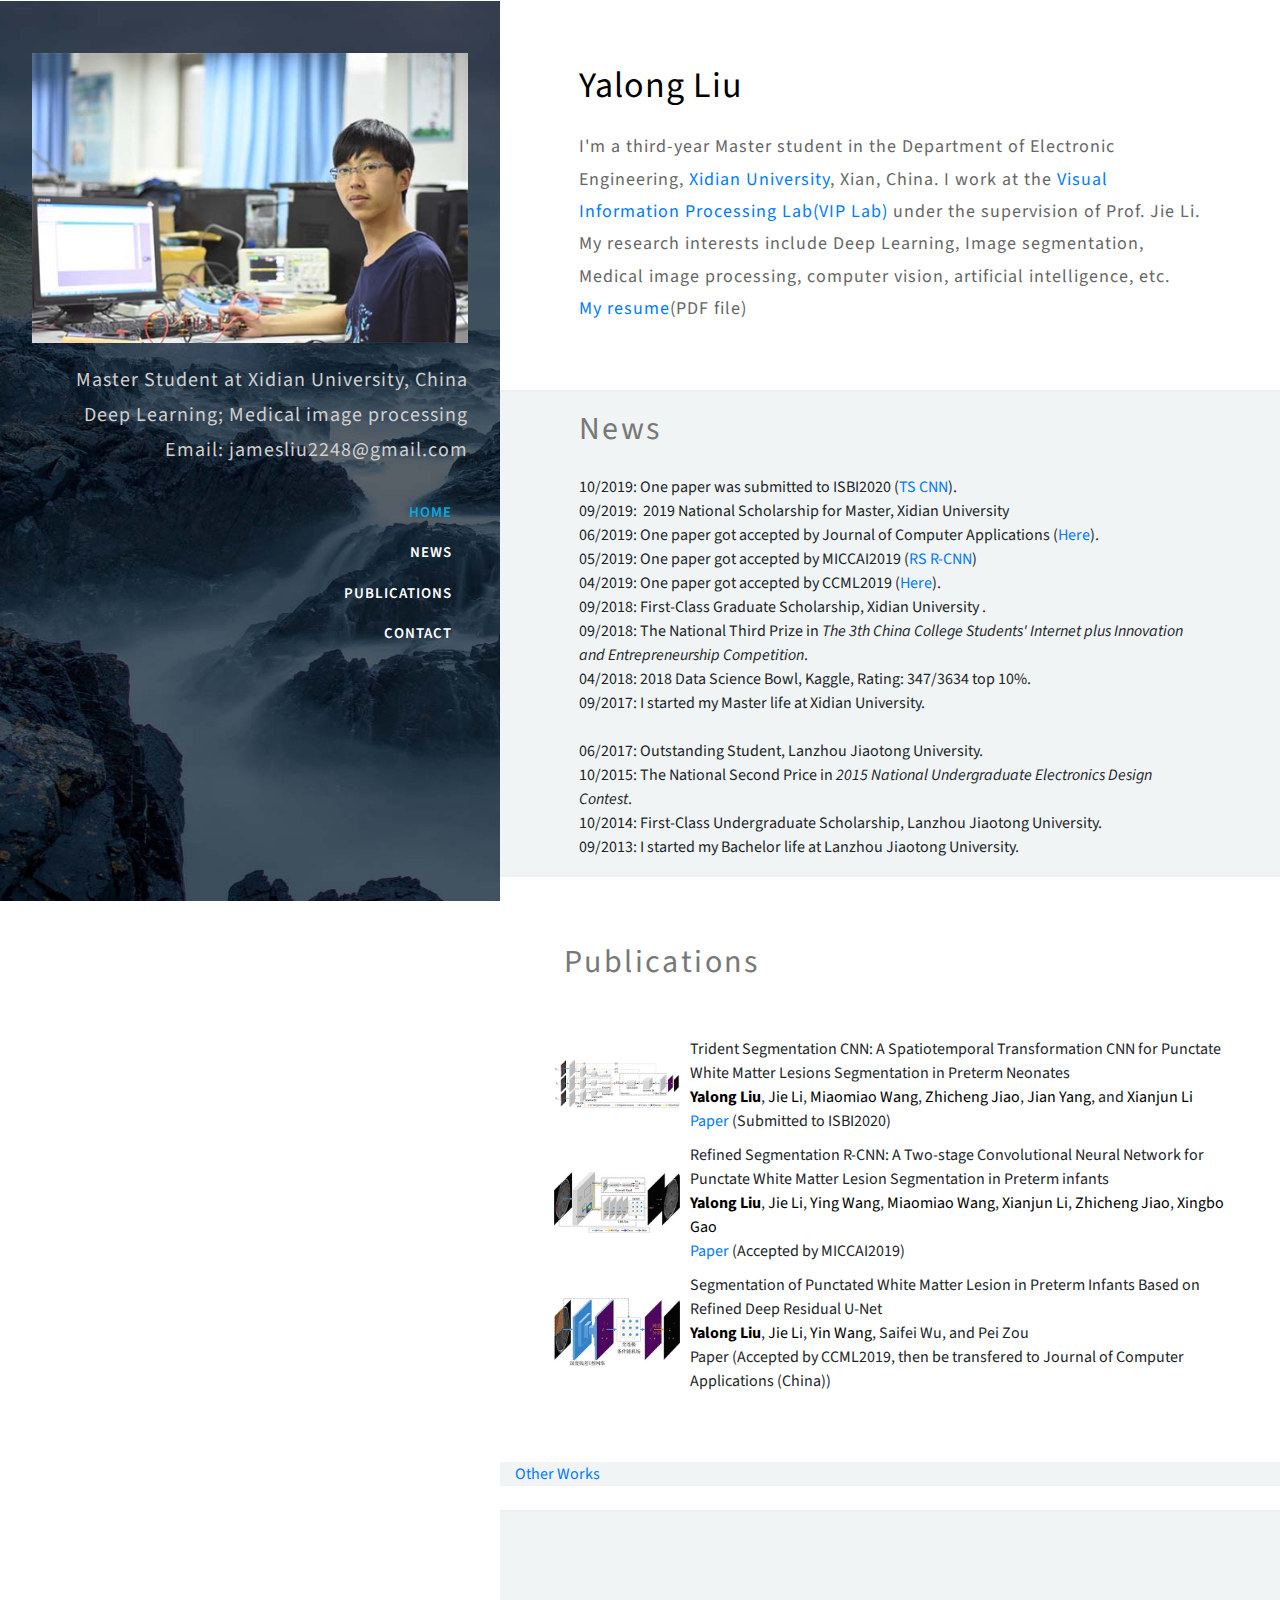
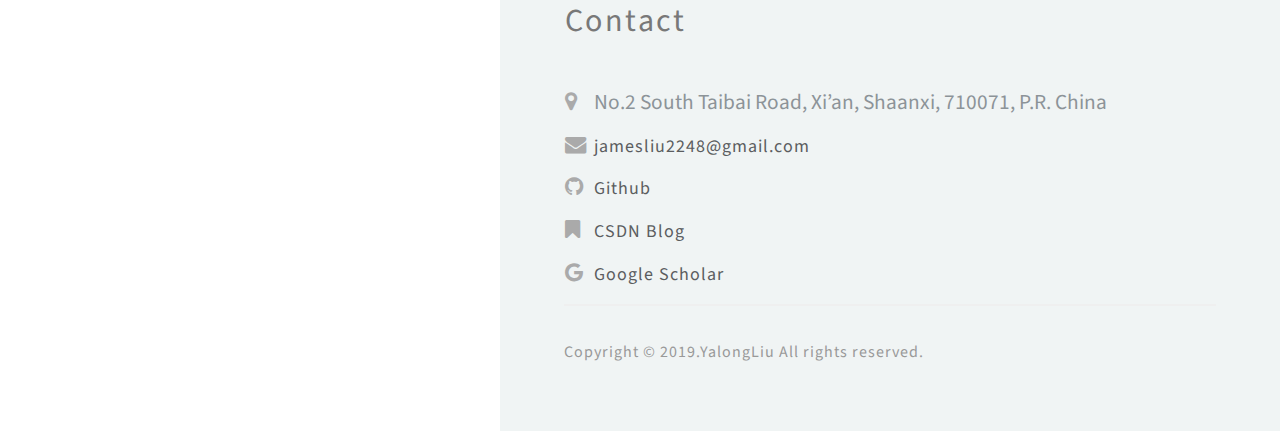
==== index.html @ db97ae10 "Update index.html" ====
<!DOCTYPE html>
<html lang="zxx">
<head>
<title>YalongLiu</title>
<meta name="viewport" content="width=device-width, initial-scale=1">
<meta charset="utf-8" />
<meta name="keywords" content="" />
<script>
        addEventListener("load", function () {
            setTimeout(hideURLbar, 0);
        }, false);

        function hideURLbar() {
            window.scrollTo(0, 1);
        }
    </script> 
<!-- Custom Theme files -->
<link href="css/bootstrap.css" type="text/css" rel="stylesheet" media="all">
<link href="css/style.css" type="text/css" rel="stylesheet" media="all">
<!-- font-awesome icons -->
<link href="css/fontawesome-all.min.css" rel="stylesheet">
<!-- //Custom Theme files --> 
<!-- online-fonts -->
<link href="http://fonts.googleapis.com/css?family=Source+Sans+Pro:200,300,400,600,700,900" rel="stylesheet">
<!-- //online-fonts -->
</head>
<body>
<div class="sidenav">
  <div class="side_top"> <img src="images/low_resolution/selfphoto0.jpg" alt="news image" class="img-fluid">
    <h1 class="whiteword"> Master Student at Xidian University, China <br>
      Deep Learning; Medical image processing <br>
      Email: jamesliu2248@gmail.com</h1>
  </div>
  <!-- header -->
  <header>
    <div class="container-fluid px-lg-5 ">
      <nav class="mnu mx-auto">
        <label for="drop" class="toggle">Menu</label>
        <input type="checkbox" id="drop">
        <ul class="menu">
          <li class="active"><a href="#home">Home</a></li>
          <li class="mt-sm-3"><a href="#news" class="scroll">News</a></li>
          <li class="mt-sm-3"><a href="#publications" class="scroll">Publications</a></li>
          <li class="mt-sm-3"><a href="#contact" class="scroll">Contact</a></li>
        </ul>
      </nav>
    </div>
  </header>
</div>
<div class="main" id="home">
  <div class="banner-text-w3ls">
    <div class="container">
      <div class="mx-auto text-left">
        <h2 class="blackword">Yalong Liu</h2>
        <p class="banp mt-4">I'm a third-year Master student in the Department of Electronic Engineering, <a href=https://www.xidian.edu.cn>Xidian University</a>, Xian, China. I work at the <a href=http://see.xidian.edu.cn/vipsl/members.html>Visual Information Processing Lab(VIP Lab)</a> under the supervision of Prof. Jie Li. My research interests include Deep Learning, Image segmentation, Medical image processing, computer vision, artificial intelligence, etc.<br>
          <a href="files/Resume_YalongLiu_XidianUniversity.pdf">My resume</a>(PDF file)</p>
      </div>
    </div>
  </div>
  <!-- Gallery -->
  
  <section class="gallery" id="news">
    <div class="container py-lg-0">
      <h3 class="w3_head">News</h3>
      <div class="row news-grids mt-4 text-center"> </div>
      <div class="row">
        <div class="col-xl-12">10/2019: One paper was submitted to ISBI2020 (<a href="#paper_tscnn" class="scroll">TS CNN</a>).</div>
        <div class="col-xl-12"> 09/2019:&nbsp; 2019 National Scholarship for Master, Xidian University</div>
      </div>
      <div class="row">
        <div class="col-xl-12"> 06/2019: One paper got accepted by Journal of Computer Applications (<a href="#paper_resunet" class="scroll">Here</a>).</div>
        <div class="col-xl-12"> 05/2019: One paper got accepted by MICCAI2019 (<a href="#paper_rsrcnn" class="scroll">RS R-CNN</a>)</div>
        <div class="col-xl-12">04/2019: One paper got accepted by CCML2019 (<a href="#paper_resunet" class="scroll">Here</a>).</div>
        <div class="col-xl-12">09/2018: First-Class Graduate Scholarship, Xidian University .</div>
        <div class="col-xl-12"> 09/2018: The National Third Prize in <em>The 3th China College Students' Internet plus Innovation and Entrepreneurship Competition</em>.</div>
        <div class="col-xl-12"> 04/2018: 2018 Data Science Bowl, Kaggle, Rating: 347/3634 top 10%.</div>
        <div class="col-xl-12">09/2017: I started my Master life at Xidian University. </div>
        <div class="col-xl-12">&nbsp;</div>
        <div class="col-xl-12"> 06/2017: Outstanding Student, Lanzhou Jiaotong University.</div>
        <div class="col-xl-12"> 10/2015: The National Second Price in <em>2015 National Undergraduate Electronics Design Contest</em>.</div>
        <div class="col-xl-12"> 10/2014: First-Class Undergraduate Scholarship, Lanzhou Jiaotong University.</div>
        <div class="col-xl-12"> 09/2013: I started my Bachelor life at Lanzhou Jiaotong University.</div>
      </div>
    </div>
  </section>
  <!-- services --> 
  <!-- news -->
  <div class="news" id="publications">
    <div class="text-left">
      <h3 class="w3_head mb-5">Publications</h3>
    </div>
    <div class="row news-grids">
      <table width="100%" border="0" align="top" cellpadding="5" id="paper_tscnn">
        <tbody>
          <tr>
            <td width="20%" valign="center"><a href="#tscnnx"><img src="images/low_resolution/TS-CNN.jpg" alt="news image" class="img-fluid"></a></td>
            <td width="80%" valign="center"><papertitle>Trident Segmentation CNN: A Spatiotemporal Transformation CNN for Punctate White Matter Lesions Segmentation in Preterm Neonates</papertitle>
              <br>
              <a href="https://yalongliu.github.io/" style="color : #000000;"><strong>Yalong Liu</strong></a>, <a href="https://web.xidian.edu.cn/leejie/" style="color : #000000;">Jie Li</a>, <a href="https://lifengfan.github.io/" style="color : #000000;">Miaomiao Wang</a>, <a href="https://siyuanhuang.com/" style="color : #000000;">Zhicheng Jiao</a>, <a href="http://www.mjedmonds.com/" style="color : #000000;">Jian Yang</a>, and <a href="https://liuhx111.github.io/" style="color : #000000;">Xianjun Li</a> <br>
            <a href="http://arxiv.org/abs/1910.09773">Paper</a> (Submitted to ISBI2020)</td>
          </tr>
        </tbody>
      </table>
      <div id="tscnnx" class="pop-overlay">
        <div class="popup"> <img src="images/TS-CNN.png" alt="Popup Image" class="img-fluid" />
          <p class="mt-4">A Deep Learning method to segment punctate white matter lesions (PWMLs).</p>
          <a class="close" href="#gallery">&times;</a> </div>
      </div>
      <table width="100%" border="0" align="top" cellpadding="5" id="paper_rsrcnn">
        <tbody>
          <tr>
            <td width="20%" valign="center"><a href="#rsrcnnx"><img src="images/low_resolution/RS R-CNN.jpg" alt="news image" class="img-fluid"></a></td>
            <td width="80%" valign="center"><papertitle>Refined Segmentation R-CNN: A Two-stage Convolutional Neural Network for Punctate White Matter Lesion Segmentation in Preterm infants</papertitle>
              <br>
              <a href="https://yalongliu.github.io/" style="color : #000000;"><strong>Yalong Liu</strong></a>, <a href="https://web.xidian.edu.cn/leejie/" style="color : #000000;">Jie Li</a>, <a href="https://lifengfan.github.io/" style="color : #000000;">Ying Wang</a>, <a href="https://siyuanhuang.com/" style="color : #000000;">Miaomiao Wang</a>, <a href="http://www.mjedmonds.com/" style="color : #000000;">Xianjun Li</a>, <a href="https://liuhx111.github.io/" style="color : #000000;">Zhicheng Jiao</a>, <a href="https://fen9.github.io/" style="color : #000000;">Xingbo Gao</a> <br>
            <a href="https://link.springer.com/chapter/10.1007%2F978-3-030-32248-9_22">Paper</a> (Accepted by MICCAI2019)</td>
          </tr>
        </tbody>
      </table>
      <div id="rsrcnnx" class="pop-overlay">
        <div class="popup"> <img src="images/RS R-CNN.jpg" alt="Popup Image" class="img-fluid" />
          <p class="mt-4">A two stage deep learning method to segment punctate white matter lesions (PWMLs) in neonates</p>
          <a class="close" href="#gallery">&times;</a> </div>
      </div>
      <table width="100%" border="0" align="top" cellpadding="5" id="paper_resunet">
        <tbody>
          <tr>
            <td width="20%" valign="center"><a href="#resunetx"><img src="images/low_resolution/ResUnet_CRF_PWML.jpg" alt="news image" class="img-fluid"></a></td>
            <td width="80%" valign="center"><papertitle>Segmentation of Punctated White Matter Lesion in Preterm Infants Based on Refined Deep Residual U-Net</papertitle>
              <br>
              <a href="https://yalongliu.github.io/" style="color : #000000;"><strong>Yalong Liu</strong></a>, <a href="https://web.xidian.edu.cn/leejie/" style="color : #000000;">Jie Li</a>, <a href="https://web.xidian.edu.cn/wangying/" style="color : #000000;">Yin Wang</a>, Saifei Wu, and Pei Zou <br>
Paper (Accepted by CCML2019, then be transfered to Journal of Computer Applications (China))</td>
          </tr>
        </tbody>
      </table>
      <div id="resunetx" class="pop-overlay">
        <div class="popup"> <img src="images/ResUnet_CRF_PWML.jpg" alt="Popup Image" class="img-fluid" />
          <p class="mt-4">To segment punctated white matter lesion in preterm infants</p>
          <a class="close" href="#gallery">&times;</a> </div>
      </div>
    </div>
  </div>
  <div class="background_grey">
    <div class="col-xl-12"> <a href="other_works.html">Other Works</a> </div>
  </div>
  <div>&nbsp;</div>
  <!-- //news --> 
  
  <!-- //services --> 
  <!-- contact -->
  <section class="wedo" id="contact">
    <div class="row mt-4">
      <div class="col-lg-5 contact_grid_left col-xl-12">
        <h3 class="w3_head mb-5">Contact</h3>
        <ul class="footer-bottom-list">
          <li class="fa-lg"> <span class="fa fa-map-marker"></span> No.2 South Taibai Road, Xi’an, Shaanxi, 710071, P.R. China</li>
          <li class="fa-lg"> <span class="fa fa-envelope"></span> <a href="mailto:jamesliu2248@gmail.com" class="wordstyle">jamesliu2248@gmail.com</a> </li>
          <li class="fa-lg" data_temp_dwid="1"> <span class="fa fa-github" data_temp_dwid="2"></span> <a href="https://github.com/YalongLiu" class="wordstyle">Github</a> </li>
          <li class="fa-lg"> <span class="fa fa-bookmark"></span> <a href="https://blog.csdn.net/beiergelaide" class="wordstyle">CSDN Blog</a> </li>
          <li class="fa-lg"><span class="fa fa-google"></span> <a href="https://scholar.google.com/citations?user=EtWm_CIAAAAJ" class="wordstyle">Google Scholar</a></li>
        </ul>
      </div>
    </div>
    <div class="cpy-right text-left">
      <p>Copyright &copy; 2019.YalongLiu All rights reserved.</p>
    </div>
  </section>
  <!-- //contact --> 
</div>
</body>
</html>
---- css/style.css ----
html {
  scroll-behavior: smooth;
}
body {
	margin: 0;
	font-family: 'Source Sans Pro', sans-serif;
	background: #fff;
}

body a,
.slider-info a {
	transition: 0.5s all;
	-webkit-transition: 0.5s all;
	-moz-transition: 0.5s all;
	-o-transition: 0.5s all;
	-ms-transition: 0.5s all;
	text-decoration: none;
	outline: none;
}

h1,
h2,
h3,
h4,
h5,
h6 {
	margin: 0;
	font-family: 'Source Sans Pro', sans-serif;
}

p {
    margin: 0;
    color: #777;
    font-size: 16px;
    line-height: 1.8;
    letter-spacing: 1px;
}
ul {
	margin: 0;
	padding: 0;
}

ul {
	list-style-type: none;
}

body a:hover {
	text-decoration: none;
}

body a:focus {
	outline: none;
	text-decoration: none;
}

/*-- bottom-to-top --*/
/*-- header --*/
.navimg {
    border-radius: 50%;
    margin: 0 auto;
    border: 4px solid rgba(255, 255, 255, 0.39);
}
/* CSS Document */

header {
    position: relative;
    z-index: 9;
    width: 100%;
}

.toggle,
[id^=drop] {
    display: none;
}

/* Giving a background-color to the nav container. */

nav {
    margin: 0;
    padding: 0;
}


#logo a {
    float: left;
    display: initial;
    margin: 0;
    color: #fff;
}

#logo a span {
    color: #fff;
}
nav.mnu {
    text-align: right;
}
/* Since we'll have the "ul li" "float:left"
 * we need to add a clear after the container. */

nav:after {
    content: "";
    display: table;
    clear: both;
}

/* Removing padding, margin and "list-style" from the "ul",
 * and adding "position:reltive" */

nav ul {
    padding: 0;
    margin: 0;
    list-style: none;
    position: relative;
}

/* Positioning the navigation items inline */

nav ul li {
    margin: 0px;
    display: block;
}

/* Styling the links */

nav a {
   color: #fff;
	font-weight: 600;
	letter-spacing: 1px;
	text-transform: uppercase;
	font-size: 15px;
    transition: 0.5s all;
    -webkit-transition: 0.5s all;
    -moz-transition: 0.5s all;
    -o-transition: 0.5s all;
    -ms-transition: 0.5s all;
}


nav ul li ul li:hover {
    background: #f8f9fa;
}

/* Background color change on Hover */

nav a:hover {
    color: #00a8e0;
}

.menu li.active a {
    color: #00a8e0;
}

/* Hide Dropdowns by Default
 * and giving it a position of absolute */

nav ul ul {
    display: none;
    position: absolute;
    /* has to be the same number as the "line-height" of "nav a" */
    top: 30px;
    background: #fff;
    padding: 10px;
}

/* Display Dropdowns on Hover */

nav ul li:hover > ul {
    display: inherit;
}

/* Fisrt Tier Dropdown */

nav ul ul li {
    width: 170px;
    float: none;
    display: list-item;
    position: relative;
}

nav ul ul li a {
    color: #333;
    padding: 5px 10px;
    display: block;
}

/* Second, Third and more Tiers	
 * We move the 2nd and 3rd etc tier dropdowns to the left
 * by the amount of the width of the first tier.
*/

nav ul ul ul li {
    position: relative;
    top: -60px;
    /* has to be the same number as the "width" of "nav ul ul li" */
    left: 170px;
}


/* Change ' +' in order to change the Dropdown symbol */

li > a:only-child:after {
    content: '';
}


/* Media Queries
--------------------------------------------- */

@media all and (max-width: 768px) {

    #logo {
        display: block;
        padding: 0;
        width: 100%;
        text-align: center;
        float: none;
    }

    nav {
        margin: 0;
    }

    /* Hide the navigation menu by default */
    /* Also hide the  */
    .toggle + a,
    .menu {
        display: none;
    }

    /* Stylinf the toggle lable */
    .toggle {
        display: block;
        padding: 8px 20px;
        font-size: 15px;
        text-decoration: none;
        border: none;
        float: right;
        background-color: #ffffff;
        color: #333;
        cursor: pointer;
    }
    .menu .toggle {
        float: none;
        text-align: center;
        margin: auto;
        width: 80%;
        padding: 5px;
        font-weight: normal;
        font-size: 16px;
        letter-spacing: 1px;
    }

    .toggle:hover {
        color: #333;
        background-color: #fff;
    }

    /* Display Dropdown when clicked on Parent Lable */
    [id^=drop]:checked + ul {
        display: block;
        background: rgba(16, 16, 16, 0.85);
        padding: 15px 0;
        text-align: center;
		width: 90%;
    }

    /* Change menu item's width to 100% */
    nav ul li {
        display: block;
        width: 100%;
        padding: 5px 0;
    }

    nav ul ul .toggle,
    nav ul ul a {
        padding: 0 40px;
    }

    nav ul ul ul a {
        padding: 0 80px;
    }

    nav a:hover,
    nav ul ul ul a {
        background-color: transparent;
    }

    nav ul li ul li .toggle,
    nav ul ul a,
    nav ul ul ul a {
        padding: 14px 20px;
        color: #FFF;
        font-size: 17px;
    }


    nav ul li ul li .toggle,
    nav ul ul a {
        background-color: #212121;
    }

    /* Hide Dropdowns by Default */
    nav ul ul {
        float: none;
        position: static;
        color: #ffffff;
        /* has to be the same number as the "line-height" of "nav a" */
    }

    /* Hide menus on hover */
    nav ul ul li:hover > ul,
    nav ul li:hover > ul {
        display: none;
    }

    /* Fisrt Tier Dropdown */
    nav ul ul li {
        display: block;
        width: 100%;
        padding: 0;
    }

    nav ul ul ul li {
        position: static;
        /* has to be the same number as the "width" of "nav ul ul li" */
    }
    nav ul ul li a {
        color: #fff;
        font-size: 0.85em;
    }
	 nav ul li {
        display: inline-block;
        width: 100%;
    }
}

@media all and (max-width: 330px) {

   

}

.sidenav {
	height: 100%;
	width: 500px;
	position: fixed;
	z-index: 1;
	top: 0;
	left: 0;
	background: url("../images/low_resolution/banner-1.jpg") no-repeat bottom;
    background-size: cover;
    -webkit-background-size: cover;
    -moz-background-size: cover;
    -o-background-size: cover;
    -ms-background-size: cover;
	overflow-x: hidden;
	padding-top: 20px;
}

section#about {
	margin: 1em;
	padding: 1em;
	border: 1px solid #dacfcf;
}

.navbar-light .navbar-brand {
	padding: 6px 15px;
	line-height: 36px;
	text-decoration: none;
	font-size: 29px;
	color: #000;
	text-transform: uppercase;
	display: block;
	letter-spacing: 1px;
	font-weight: 300;
	background: #fff;
	border: 4px solid rgba(103, 58, 183, 0.43);
	text-align: center;
}

.navbar-expand-lg .navbar-nav li a {
	color: #000;
	font-weight: 600;
	letter-spacing: 1px;
	text-transform: uppercase;
	font-size: 15px;
}

header {
	padding-top: 2em;
}

.navbar-expand-lg .navbar-nav li {
	margin: 1em 0 0;
}

.navbar-light .navbar-nav .show>.nav-link,
.navbar-light .navbar-nav .active>.nav-link,
.navbar-light .navbar-nav .nav-link.show,
.navbar-light .navbar-nav .nav-link.active {
	color: #fff;
}
.navbar-light .navbar-nav .nav-link:hover, .navbar-light .navbar-nav .nav-link:focus {
    color: #fff;
}
.navbar-light .navbar-nav .nav-link {
	color: rgba(255, 255, 255, 0.35);
}
.serv_link {
    color: #000;
    font-weight: 600;
}
.main {
	margin-left: 500px;
}

@media screen and (max-height: 450px) {
	.sidenav {
		padding-top: 15px;
	}
}
.sidenav h1 {
    color: rgba(255, 255, 255, 0.5);
    font-size: 1.35em;
    line-height: 1.75em;
    margin-top: 1em;
    font-weight: 400;
}
.side_top {
    text-align: right;
    padding: 2em 2.5em 0;
}
.banner-text-w3ls {
    padding: 4em 4em 4em 4em;
}
.banner-text-w3ls h2 {
    color: #787878;
    font-size: 2em;
    letter-spacing: 2px;
    font-weight: 400;
}
p.banp {
    font-size: 18px;
    letter-spacing: 1px;
    color: #666;
    font-weight: 400;
}
p.newsp {
    font-size: 16px;
    letter-spacing: 1px;
    color: #999;
    font-weight: 400;
}
h1.whiteword {
	font-size: 20px;
    letter-spacing: 1px;
    color: #d0d0d0;
    font-weight: 400;
}
a.wordstyle {
	font-size: 18px;
    letter-spacing: 1px;
    color: #f0f0f0;
    font-weight: 400;
}
h2.blackword {
	font-size: 36px;
    letter-spacing: 1px;
    color: #000;
    font-weight: 400;
}
.agile-link-bnr {
    padding: 10px 40px;
    color: #999;
    font-weight: 600;
    letter-spacing: 2px;
    font-size: 16px;
    text-transform: capitalize;
    background: none;
    border: 1px solid #999;
}
.agile-link-bnr:hover {
    background:#e7746f;
    border: 1px solid #e7746f;
}
.news {
    padding: 4em 4em;
    background: #ffffff;
    border-top: solid 2px #efefef;
}
.newsgrid1 {
    padding: 0;
}
.newsgrid2 {
    padding: 2em 5em;
    background: #1d89e4;
}
.gri2 {
    background: #42a5f6;
}
.gri3 {
    background:  #1564c0;
}

.news-grids h4 {
    letter-spacing: 2px;
    color: #787878;
    font-weight: 400;
    padding: 1em 0 1em 0;
    font-size: 1.3em;
    text-align: left;
}
.news-grids-right {
    margin-top: 3em;
}
.news img {
    border-radius: 5px;
}
.wthree-inner-sec.services-bg {
    background: rgba(255, 255, 255, 0.12);
}
h2.w3_head, h3.w3_head {
    font-weight: 400;
    color: #787878;
    font-size: 2em;
    letter-spacing: 0.075em;
    line-height: 1.35em;
}
p.main_p {
    font-size: 1.4em;
    line-height: 1.8em;
    letter-spacing: 0.075em;
    color: #777;
    font-weight: 300;
}
section.slide-wrapper-1 {
    padding: 5em 8em;
    text-align: center;
    background: #fff;
	box-shadow: 0 0.05em 0.15em 0 rgba(0, 0, 0, 0.17);
}
.news_top {
    padding-right: 5em;
}
p.iner {
    font-size: 1.3em;
    line-height: 1.8em;
    letter-spacing: 0.075em;
    color: #777;
    font-weight: 300;
}
/* contact */
.gal-img img {
    border-radius: 5px;
}
.wedo {
    padding: 4em 4em;
    background: #f0f4f4;
    text-align: left;
    border-top: solid 2px #efefef;
}
.contact_grid_right input[type="text"], .contact_grid_right input[type="email"], .contact_grid_right textarea {
    outline: none;
    padding: 15px 15px;
    font-size: 14px;
    color: #777;
    background: rgba(255, 255, 255, 0.75);
    width: 100%;
    letter-spacing: 1px;
    border: solid 1px rgba(0, 0, 0, 0.15);
    border-radius: 0.25em;
    margin-top: 1em;
}

.contact_grid_right input[type="text"]:nth-child(2),
.contact_grid_right input[type="email"] {
    margin: 1em 0 0;
}

.contact_grid_right textarea {
    min-height: 13em;
    margin: 1em 0em;
    resize: none;
}

.contact_grid_right input[type="submit"] {
    outline: none;
    padding: 14px 20px;
    font-size: 1.1em;
    color: #fff;
    background:#00a8e0;
    border: none;
    letter-spacing: 2px;
    border-radius: 0.25em;
    -webkit-transition: 0.5s all;
    -moz-transition: 0.5s all;
    -o-transition: 0.5s all;
    -ms-transition: 0.5s all;
    transition: 0.5s all;
    font-weight: 700;
    cursor: pointer;
}

.contact_grid_right input[type="submit"]:hover {
    background-color:#e7746f;
}

.follow {
    padding: 2em 0;
    margin: 5em 0;
    border-top: 1px solid #dcdcdc;
    border-bottom: 1px solid #dcdcdc;
}
ul.social_section_1info li {
    display: inline-block;
}
ul.social_section_1info li a {
    width: 50px;
    height: 50px;
    text-align: center;
    display: block;
    line-height: 47px;
    border-radius: 5px;
    border: 1px solid #484848;
    background: #272727;
}
ul.social_section_1info a {
    color: #999;
    margin-right: 30px;
    font-size: 22px;
}
ul.social_section_1info a:hover {
    color: #fff;
}
.cpy-right p{
	color:#999;
}
.cpy-right p a {
    color: #43b3e0;
}
.cpy-right p a:hover{
	color:#999;
}
.cpy-right {
    padding: 2em 0 0;
    border-top: solid 2px #efefef;
    margin: 0 0 0 0;
}
#success-message {
	opacity: 0;
}

.col-xs-12.col-sm-12.col-md-12.col-lg-12 {
	padding: 0 20% 0 20%;
}

.form-title {
	padding: 25px;
	font-size: 30px;
	font-weight: 300;
}

.form-group .form-control {
	-webkit-box-shadow: none;
	border-bottom: 1px;
	border-style: none none solid none;
	border-color:#ffd708;
}

.form-group .form-control:focus {
	box-shadow: none;
	border-width: 0 0 2px 0;
	border-color: #000;
}

textarea {
	resize: none;
}

.btn-mod.btn-large {
	height: auto;
	padding: 13px 52px;
	font-size: 15px;
}

.btn-mod.btn-border {
	color: #000000;
	border: 1px solid #000000;
	background: transparent;
}

.btn-mod,
a.btn-mod {
	-webkit-box-sizing: border-box;
	-moz-box-sizing: border-box;
	box-sizing: border-box;
	padding: 4px 13px;
	color: #fff;
	background: rgba(34, 34, 34, .9);
	border: 1px solid transparent;
	font-size: 11px;
	font-weight: 400;
	text-transform: uppercase;
	text-decoration: none;
	letter-spacing: 2px;
	-webkit-border-radius: 0;
	-moz-border-radius: 0;
	border-radius: 0;
	-webkit-box-shadow: none;
	-moz-box-shadow: none;
	box-shadow: none;
	-webkit-transition: all 0.2s cubic-bezier(0.000, 0.000, 0.580, 1.000);
	-moz-transition: all 0.2s cubic-bezier(0.000, 0.000, 0.580, 1.000);
	-o-transition: all 0.2s cubic-bezier(0.000, 0.000, 0.580, 1.000);
	-ms-transition: all 0.2s cubic-bezier(0.000, 0.000, 0.580, 1.000);
	transition: all 0.2s cubic-bezier(0.000, 0.000, 0.580, 1.000);
}

.btn-mod.btn-border:hover,
.btn-mod.btn-border:active,
.btn-mod.btn-border:focus,
.btn-mod.btn-border:active:focus {
	color: #fff;
	border-color: #000;
	background: #000;
	outline: none;
}

@media only screen and (max-width: 500px) {
	.btn-mod.btn-large {
		padding: 6px 16px;
		font-size: 11px;
	}
	.form-title {
		font-size: 20px;
	}
}

form#contact-form label {
	color: #ea4335;
}

label {
	color: #000 !important;
	font-weight: 600;
	letter-spacing: 0.5px;
}

/* //contact */
ul.footer-bottom-list li {
    list-style: none;
    margin-bottom: 1em;
    color: #8c9398;
}
ul.footer-bottom-list li span {
    width: 25px;
    color: #aaa;
    padding-left: 0;
}
ul.footer-bottom-list li a {
    color: #5b5d5f;
    outline: none;
    letter-spacing: 1px;
}
.contact_grid_left {
    padding-left: 1em;
}
/* contact */

.form-control {
	background-color: #e2e2e2;
	border: none;
}

.map iframe {
	width: 100%;
	border: 7px solid #e4e4e4;
	min-height: 500px;
}

/* //contact */
/*-- gallery --*/
section.gallery {
    background: #f0f4f4;
}
.background_grey {
	background: #f0f4f4;
}
/*-- //gallery --*/
/*-- popup --*/

.pop-overlay {
    position: fixed;
    top: 0px;
    bottom: 0;
    left: 0;
    right: 0;
    background: rgba(0, 0, 0, 0.7);
    transition: opacity 0ms;
    visibility: hidden;
    opacity: 0;
}

.pop-overlay:target {
    visibility: visible;
    opacity: 1;
	z-index:1;
}

.popup {
    background: #fff;
    border-radius: 5px;
    width: 35%;
    position: relative;
    margin: 8em auto;
    padding: 3em 1em;
}

.popup p {
    font-size: 15px;
    color: #666;
    letter-spacing: .5px;
    line-height: 30px;
}

.popup h2 {
    margin-top: 0;
    color: #fff;

}

.popup .close {
    position: absolute;
    top: 5px;
    right: 15px;
    transition: all 200ms;
    font-size: 30px;
    font-weight: bold;
    text-decoration: none;
    color: #000;
}

.popup .close:hover {
    color: #30c39e;
}


/*-- //popup --*/
/*-- popup --*/

.overlay {
  position: absolute;
  top: 0px;
  bottom: 0;
  left: 0;
  right: 0;
  background: rgba(0, 0, 0, 0.7);
  transition: opacity 0ms;
  visibility: hidden;
  opacity: 0;
}

.overlay:target {
  visibility: visible;
  opacity: 1;
}
.popup {
    background: #fff;
    border-radius: 5px;
    width: 60%;
    position: relative;
    margin: 1em auto;
	padding: 1em 1em;
}
.popup p{
	font-size: 15px;
	color: #666;
	letter-spacing: .5px;
	line-height: 30px;
}
.popup .close {
    position: absolute;
    top: 25px;
    right: 25px;
    transition: all 200ms;
    font-size: 30px;
    font-weight: bold;
    text-decoration: none;
    color: #000;
}
.popup h2 {
  margin-top: 0;
  color: #fff;

}
.popup .close {
    position: absolute;
    top: 5px;
    right: 15px;
    transition: all 200ms;
    font-size: 30px;
    font-weight: bold;
    text-decoration: none;
    color: #000;
}
.popup .close:hover {
  color: #30c39e;
}

/*-- //popup --*/
.gallery {
    padding: 1em 4em;
    border-top: solid 2px #efefef;
}

.wthree-inner-sec.services-bg {
    background: rgba(255, 255, 255, 0.12);
}

.services-box {
    margin-bottom: 40px;
    padding: 20px 0;
    transition: all 1s;
    -moz-transition: all 1s;
    /* Firefox 4 */
    -webkit-transition: all 1s;
    /* Safari and Chrome */
    -o-transition: all 1s;
    /* Opera */
}

.services-box:hover {
    transition: all 1s;
    -moz-transition: all 1s;
    /* Firefox 4 */
    -webkit-transition: all 1s;
    /* Safari and Chrome */
    -o-transition: all 1s;
    /* Opera */
}

.services-box:hover span {
    background: transparent;
    border-radius: 100px;
    color: #e7746f;
}

.icon span {
    width: 100px;
    height: 100px;
    color: #00a8e0;
    /* border-radius: 50%; */
    line-height: 100px;
    text-align: center;
    font-size: 26px;
    border: solid 2px rgba(210, 215, 217, 0.75);
    transition: all 1s;
    -moz-transition: all 1s;
    -webkit-transition: all 1s;
    -o-transition: all 1s;
}

.service-content {
    margin-left: 1em;
    text-align: left;
}

.service-content h4, .service-content h2 {
    font-size: 20px;
    font-weight: 600;
    line-height: 35px;
    margin-bottom: 0.5em;
    color: #3d4449;
}
.service-txt h5 {
    text-transform: capitalize;
    font-size: 2.5em;
    color: #000;
    letter-spacing: 1px;
    font-weight: 300;
    line-height: 1.5;
}

.service-txt h5 span {
    background: #19adf2;
    font-weight: 600;
    color: #fff;
    padding: 0 4px;
}
section.slide-wrapper {
    padding: 4em 4em;
}
/* //services */
/* -- Responsive code -- */
@media screen and (max-width: 1440px) {
.side_top {
    padding: 2em 2em 0;
}
}

@media screen and (max-width: 1366px) {

}

@media screen and (max-width: 1280px) {
	
}

@media screen and (max-width: 1080px) {
	
	.sidenav {
		width:362px;
	}
	.main {
		margin-left: 362px;
	}
	.sidenav h1 {
    font-size: 1.2em !important;
}
.banner-text-w3ls {
    padding: 4em 2em 4em 2em;
}
.gallery {
    padding: 2em 2em;
}
section.slide-wrapper {
    padding: 2em 2em;
}
.news {
    padding: 2em 2em;
}
.wedo {
    padding: 2em 2em;
}
.popup {
    width: 63%;
}
}

@media screen and (max-width: 1024px) {
	

}

@media screen and (max-width: 991px) {
	.banner-text-w3ls h2 {
    font-size: 1.7em !important;
}
header {
    padding-top: 3em;
    padding-right: 1.5em;
}
.contact_grid_left {
    padding-left: 1em;
    margin-top: 2em;
}
.news-grids-middle {
    margin-top: 3em;
}
}

@media screen and (max-width: 900px) {
	
}

@media screen and (max-width: 800px) {
	
}

@media screen and (max-width: 768px) {
	.sidenav {
    width: 100%;
    height: 60%;
    position: relative;
    overflow: inherit;
}
	.main {
		margin-left: 0;
	}
	header {
		padding-top: 0;
		padding-right: 0em;
	}
	.side_top {
    text-align: center;
}
nav ul {
    top: 43px;
    position: absolute;
}
.side_top {
    padding: 2em 0em 0;
}
}
@media screen and (max-width: 736px) {
.proj-1.gal-img {
    margin-top: 3em;
}
.popup {
    width: 80%;
}
}
@media screen and (max-width: 640px) {
	.news_top {
    padding-right: 0em;
}
}

@media screen and (max-width: 600px) {
	
}

@media screen and (max-width: 568px) {
	
}

@media screen and (max-width: 480px) {
.cpy-right p {
    text-align: center;
}	
.banner-text-w3ls h2 {
    font-size: 1.4em !important;
}
p.banp {
    font-size: 16px !important;
}
}

@media screen and (max-width: 414px) {
	
}

@media screen and (max-width: 384px) {
	
}

@media screen and (max-width: 375px) {
	
}

@media screen and (max-width: 320px) {
	.side_top {
    padding: 1em 0em 0;
}
.banner-text-w3ls {
    padding: 2em 1em 2em 1em;
}
.banner-text-w3ls h2 {
    font-size: 1.2em !important;
}
.gallery {
    padding: 2em 1em;
}
section.slide-wrapper {
    padding: 2em 1em;
}
.icon span {
    width: 60px;
    height: 60px;
    line-height: 60px;
    font-size: 24px;
}
.news {
    padding: 2em 1em;
}
.services-box {
    margin-bottom: 0px;
    padding: 20px 0;
}
.wedo {
    padding: 2em 1em;
}
.sidenav h1 {
    margin-bottom: 1em;
}
}


/* -- //Responsive code -- */
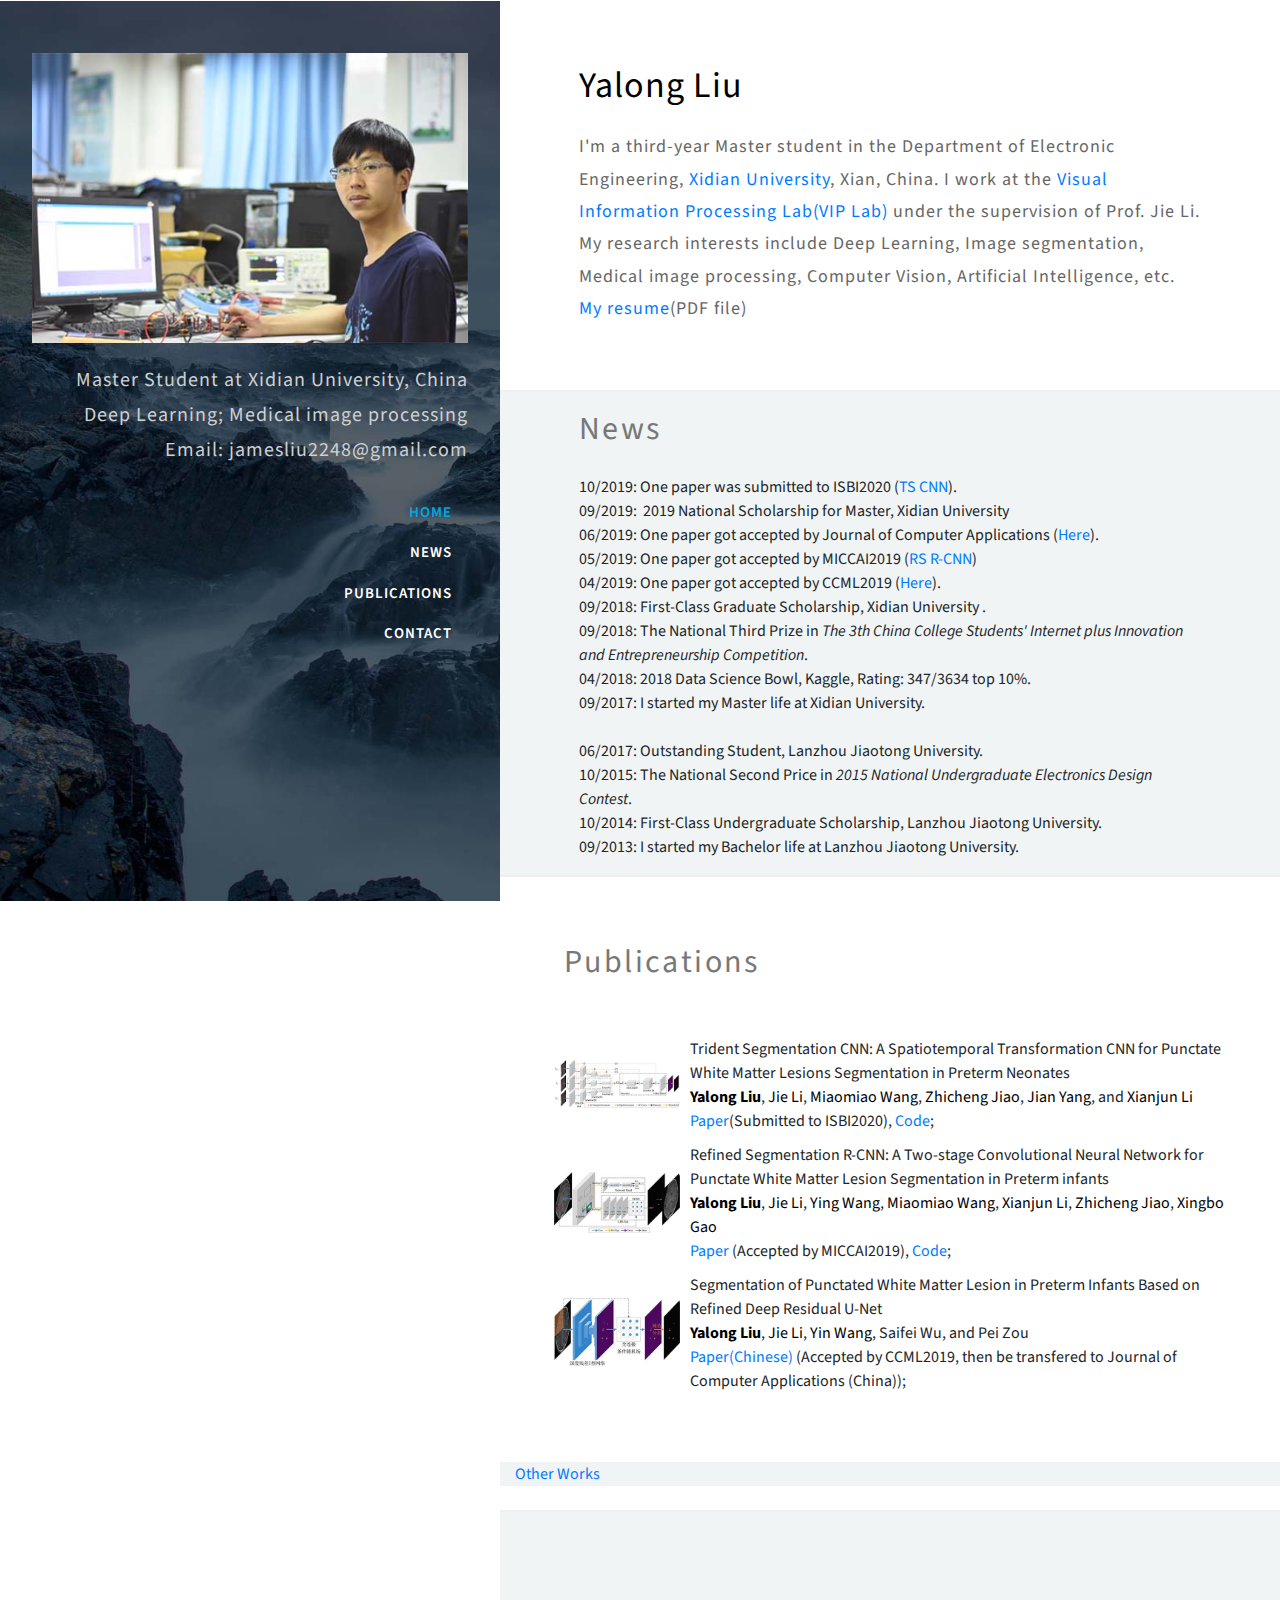
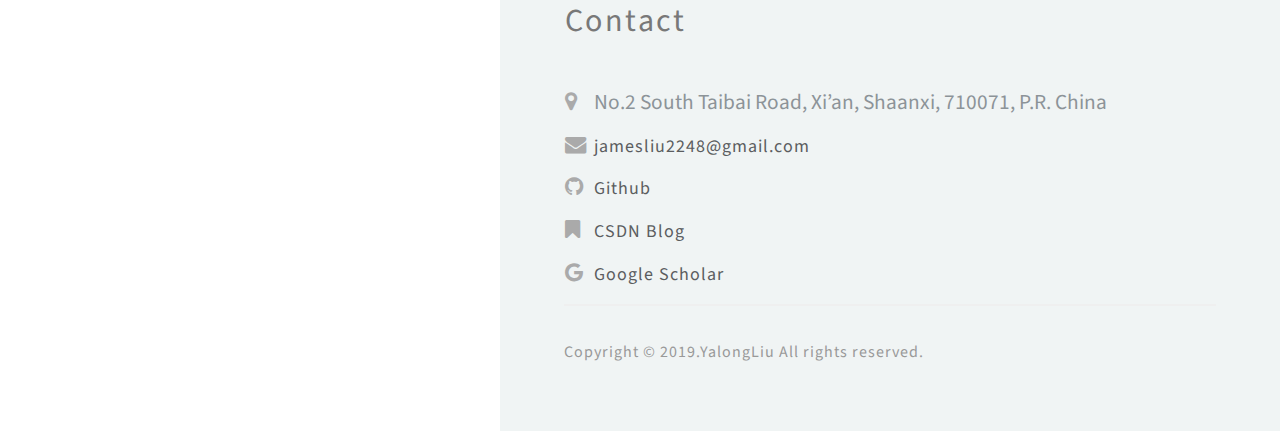
==== commit af7b0cbb: "Update index.html" ====
--- a/index.html
+++ b/index.html
@@ -52,8 +52,8 @@
     <div class="container">
       <div class="mx-auto text-left">
         <h2 class="blackword">Yalong Liu</h2>
-        <p class="banp mt-4">I'm a third-year Master student in the Department of Electronic Engineering, <a href=https://www.xidian.edu.cn>Xidian University</a>, Xian, China. I work at the <a href=http://see.xidian.edu.cn/vipsl/members.html>Visual Information Processing Lab(VIP Lab)</a> under the supervision of Prof. Jie Li. My research interests include Deep Learning, Image segmentation, Medical image processing, computer vision, artificial intelligence, etc.<br>
-          <a href="files/Resume_YalongLiu_XidianUniversity.pdf">My resume</a>(PDF file)</p>
+        <p class="banp mt-4">I'm a third-year Master student in the Department of Electronic Engineering, <a href=https://www.xidian.edu.cn>Xidian University</a>, Xian, China. I work at the <a href=http://see.xidian.edu.cn/vipsl/members.html>Visual Information Processing Lab(VIP Lab)</a> under the supervision of Prof. Jie Li. My research interests include Deep Learning, Image segmentation, Medical image processing, Computer Vision, Artificial Intelligence, etc.<br>
+          <a href="files/CV_YalongLiu_XidianUniversity.pdf">My resume</a>(PDF file)</p>
       </div>
     </div>
   </div>
@@ -97,7 +97,7 @@
             <td width="80%" valign="center"><papertitle>Trident Segmentation CNN: A Spatiotemporal Transformation CNN for Punctate White Matter Lesions Segmentation in Preterm Neonates</papertitle>
               <br>
               <a href="https://yalongliu.github.io/" style="color : #000000;"><strong>Yalong Liu</strong></a>, <a href="https://web.xidian.edu.cn/leejie/" style="color : #000000;">Jie Li</a>, <a href="https://lifengfan.github.io/" style="color : #000000;">Miaomiao Wang</a>, <a href="https://siyuanhuang.com/" style="color : #000000;">Zhicheng Jiao</a>, <a href="http://www.mjedmonds.com/" style="color : #000000;">Jian Yang</a>, and <a href="https://liuhx111.github.io/" style="color : #000000;">Xianjun Li</a> <br>
-            <a href="http://arxiv.org/abs/1910.09773">Paper</a> (Submitted to ISBI2020)</td>
+            <a href="http://arxiv.org/abs/1910.09773">Paper</a>(Submitted to ISBI2020), <a href="https://github.com/YalongLiu/Trident-Segmentation-CNN">Code</a>;</td>
           </tr>
         </tbody>
       </table>
@@ -113,7 +113,7 @@
             <td width="80%" valign="center"><papertitle>Refined Segmentation R-CNN: A Two-stage Convolutional Neural Network for Punctate White Matter Lesion Segmentation in Preterm infants</papertitle>
               <br>
               <a href="https://yalongliu.github.io/" style="color : #000000;"><strong>Yalong Liu</strong></a>, <a href="https://web.xidian.edu.cn/leejie/" style="color : #000000;">Jie Li</a>, <a href="https://lifengfan.github.io/" style="color : #000000;">Ying Wang</a>, <a href="https://siyuanhuang.com/" style="color : #000000;">Miaomiao Wang</a>, <a href="http://www.mjedmonds.com/" style="color : #000000;">Xianjun Li</a>, <a href="https://liuhx111.github.io/" style="color : #000000;">Zhicheng Jiao</a>, <a href="https://fen9.github.io/" style="color : #000000;">Xingbo Gao</a> <br>
-            <a href="https://link.springer.com/chapter/10.1007%2F978-3-030-32248-9_22">Paper</a> (Accepted by MICCAI2019)</td>
+            <a href="https://link.springer.com/chapter/10.1007%2F978-3-030-32248-9_22">Paper</a> (Accepted by MICCAI2019), <a href="https://github.com/YalongLiu/Refined-Segmentation-R-CNN">Code</a>;</td>
           </tr>
         </tbody>
       </table>
@@ -129,7 +129,7 @@
             <td width="80%" valign="center"><papertitle>Segmentation of Punctated White Matter Lesion in Preterm Infants Based on Refined Deep Residual U-Net</papertitle>
               <br>
               <a href="https://yalongliu.github.io/" style="color : #000000;"><strong>Yalong Liu</strong></a>, <a href="https://web.xidian.edu.cn/leejie/" style="color : #000000;">Jie Li</a>, <a href="https://web.xidian.edu.cn/wangying/" style="color : #000000;">Yin Wang</a>, Saifei Wu, and Pei Zou <br>
-Paper (Accepted by CCML2019, then be transfered to Journal of Computer Applications (China))</td>
+<a href="http://www.joca.cn/CN/10.11772/j.issn.1001-9081.2019049101">Paper(Chinese)</a> (Accepted by CCML2019, then be transfered to Journal of Computer Applications (China));</td>
           </tr>
         </tbody>
       </table>
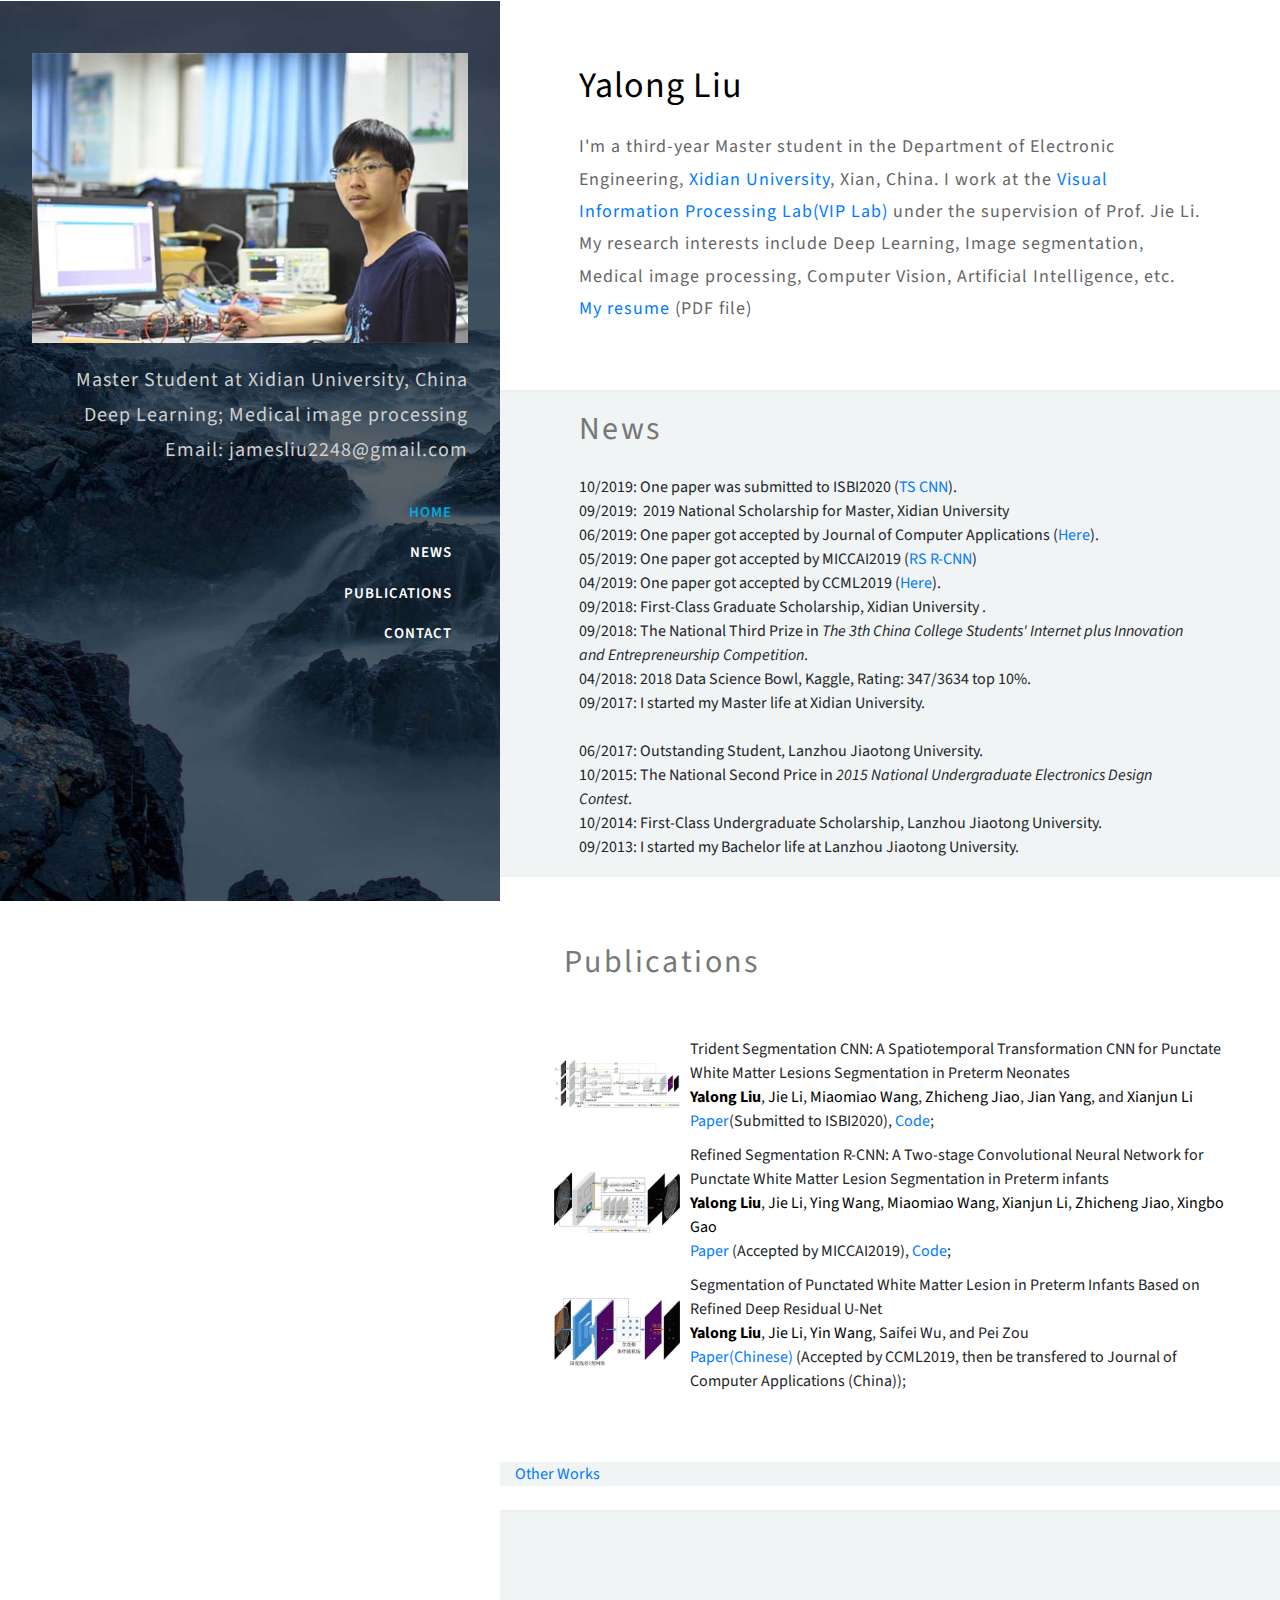
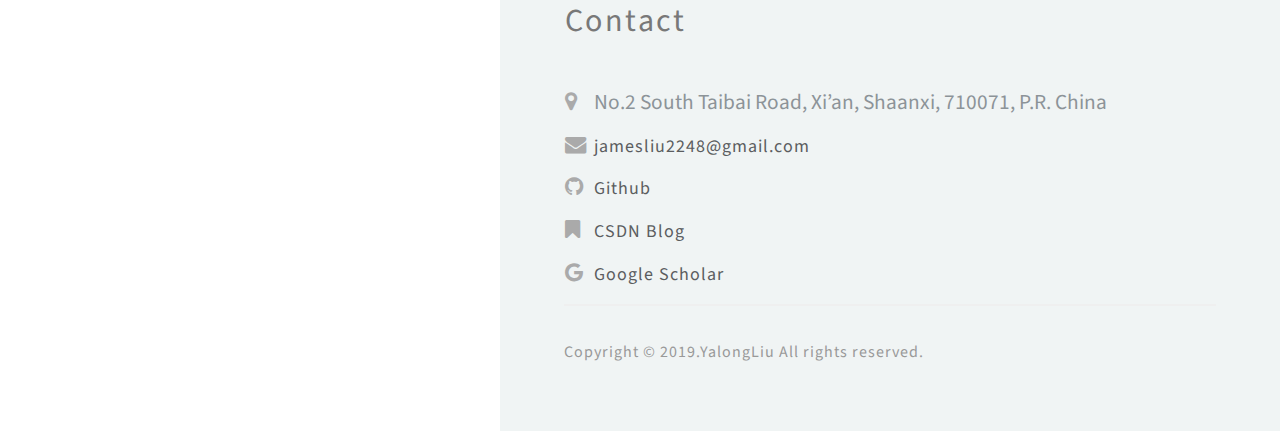
==== commit 09943b65: "Update index.html" ====
--- a/index.html
+++ b/index.html
@@ -53,7 +53,7 @@
       <div class="mx-auto text-left">
         <h2 class="blackword">Yalong Liu</h2>
         <p class="banp mt-4">I'm a third-year Master student in the Department of Electronic Engineering, <a href=https://www.xidian.edu.cn>Xidian University</a>, Xian, China. I work at the <a href=http://see.xidian.edu.cn/vipsl/members.html>Visual Information Processing Lab(VIP Lab)</a> under the supervision of Prof. Jie Li. My research interests include Deep Learning, Image segmentation, Medical image processing, Computer Vision, Artificial Intelligence, etc.<br>
-          <a href="files/CV_YalongLiu_XidianUniversity.pdf">My resume</a>(PDF file)</p>
+          <a href="files/CV_YalongLiu_XidianUniversity.pdf">My resume</a> (PDF file)</p>
       </div>
     </div>
   </div>
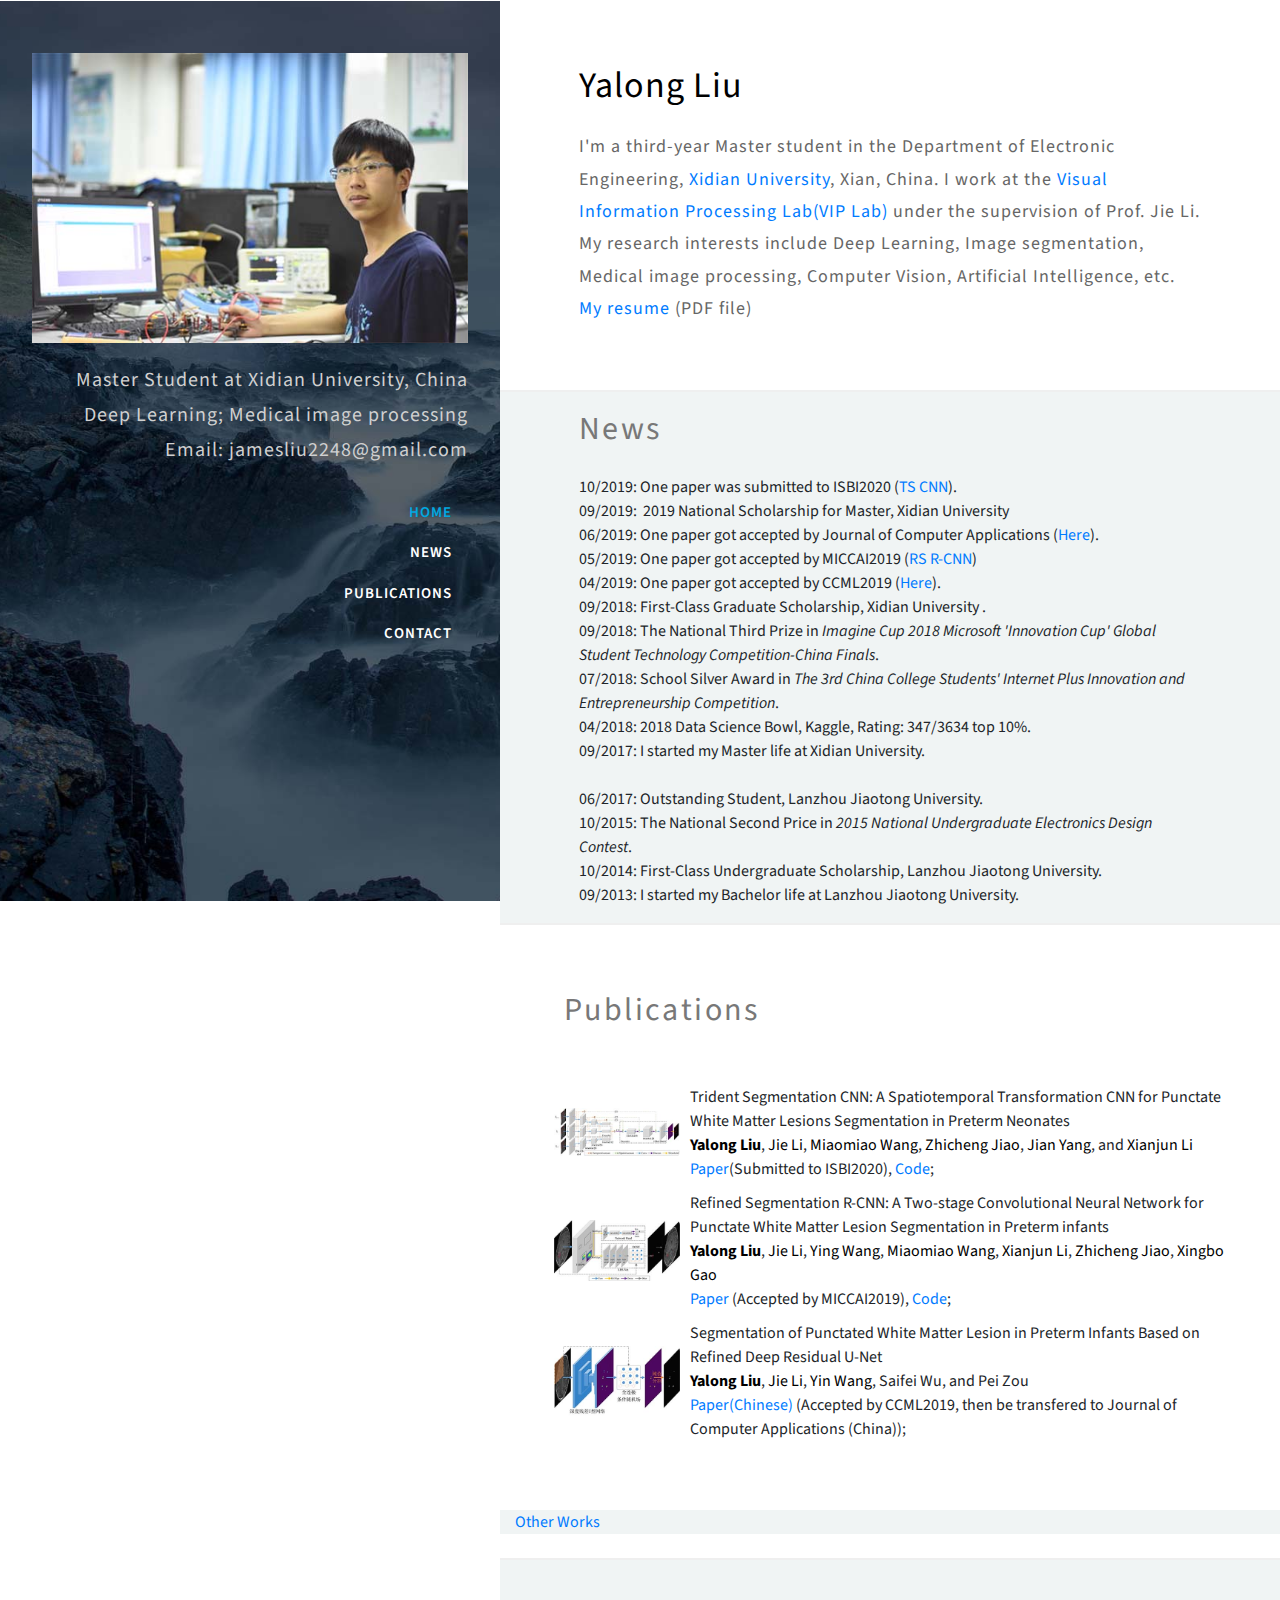
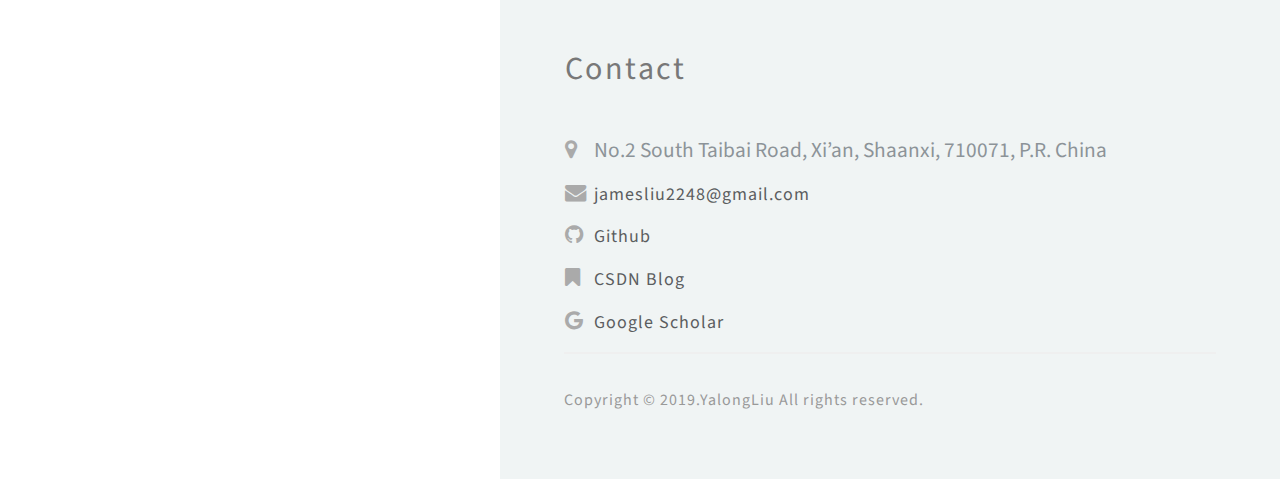
==== commit a9bf9b16: "Update index.html" ====
--- a/index.html
+++ b/index.html
@@ -72,7 +72,8 @@
         <div class="col-xl-12"> 05/2019: One paper got accepted by MICCAI2019 (<a href="#paper_rsrcnn" class="scroll">RS R-CNN</a>)</div>
         <div class="col-xl-12">04/2019: One paper got accepted by CCML2019 (<a href="#paper_resunet" class="scroll">Here</a>).</div>
         <div class="col-xl-12">09/2018: First-Class Graduate Scholarship, Xidian University .</div>
-        <div class="col-xl-12"> 09/2018: The National Third Prize in <em>The 3th China College Students' Internet plus Innovation and Entrepreneurship Competition</em>.</div>
+        <div class="col-xl-12"> 09/2018: The National Third Prize in <em>Imagine Cup 2018 Microsoft 'Innovation Cup' Global Student Technology Competition-China Finals</em>.</div>
+		<div class="col-xl-12"> 07/2018: School Silver Award in <em>The 3rd China College Students' Internet Plus Innovation and Entrepreneurship Competition</em>.</div>
         <div class="col-xl-12"> 04/2018: 2018 Data Science Bowl, Kaggle, Rating: 347/3634 top 10%.</div>
         <div class="col-xl-12">09/2017: I started my Master life at Xidian University. </div>
         <div class="col-xl-12">&nbsp;</div>
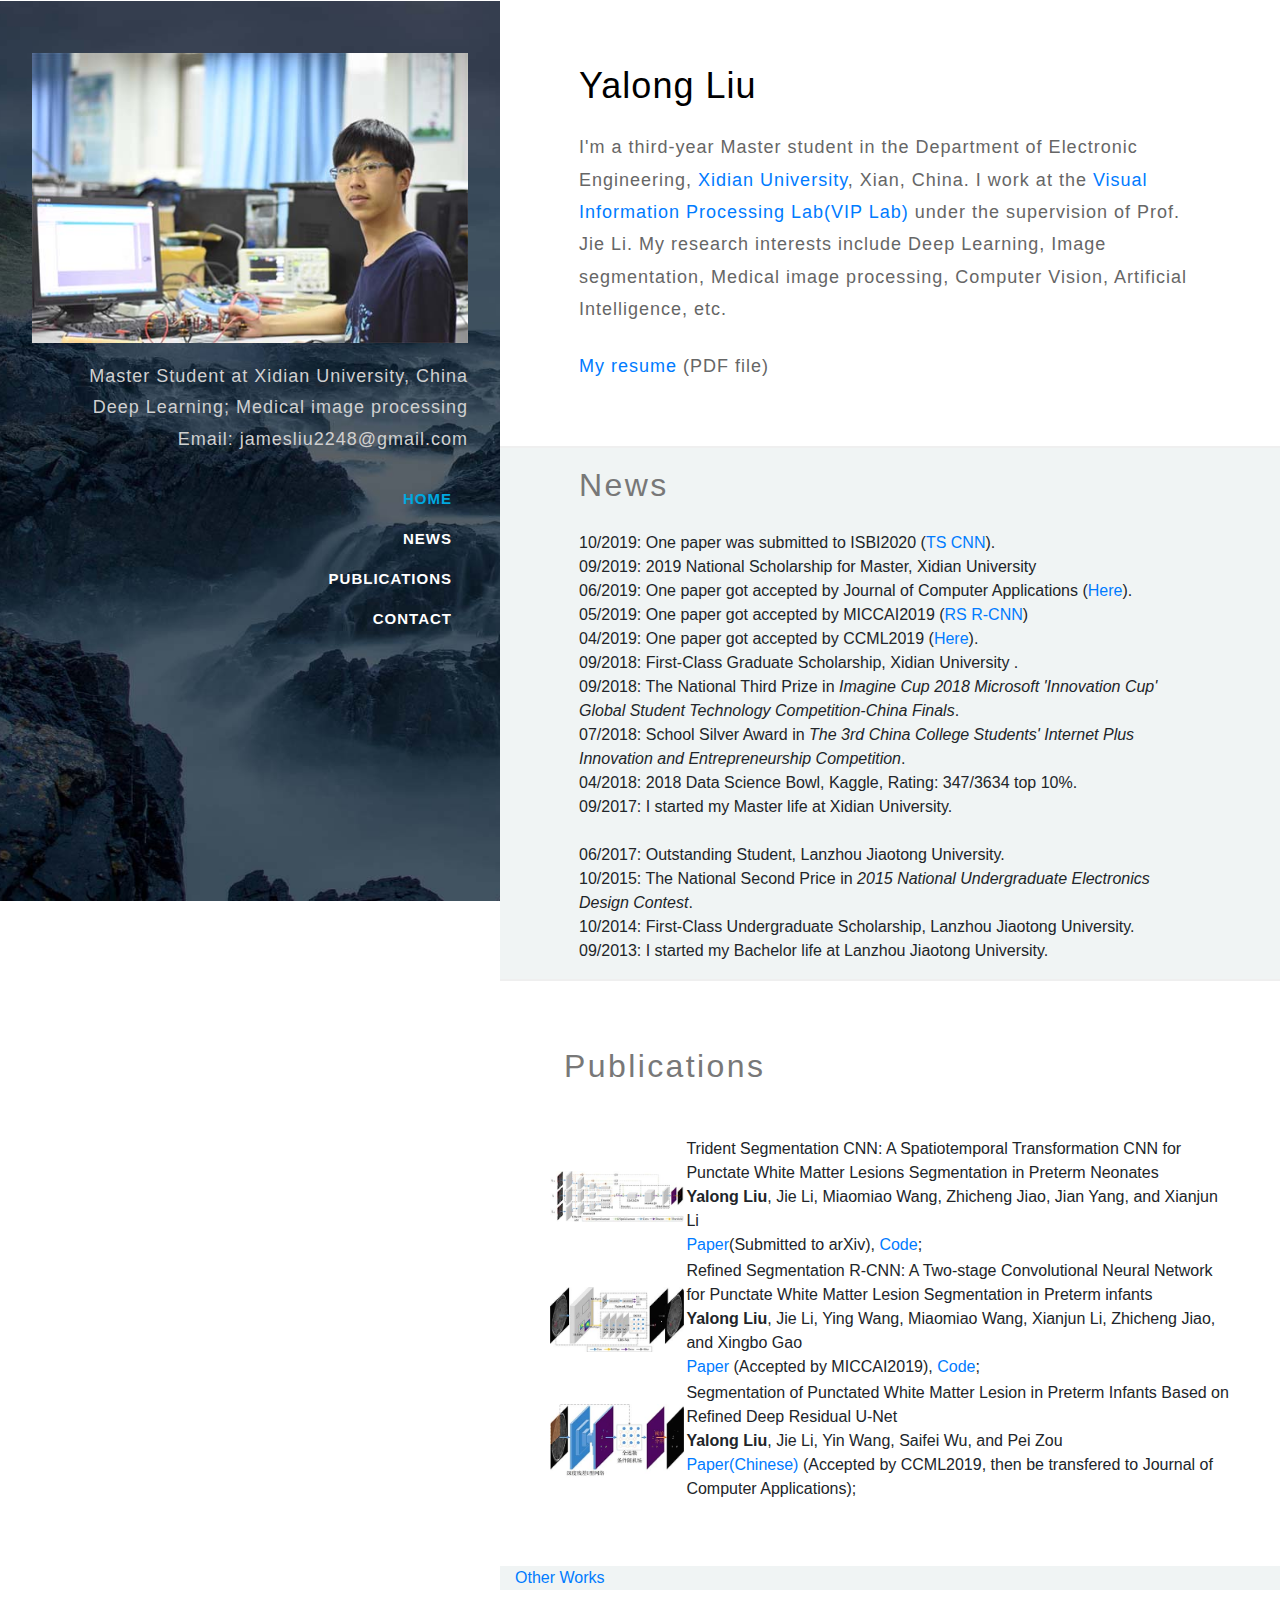
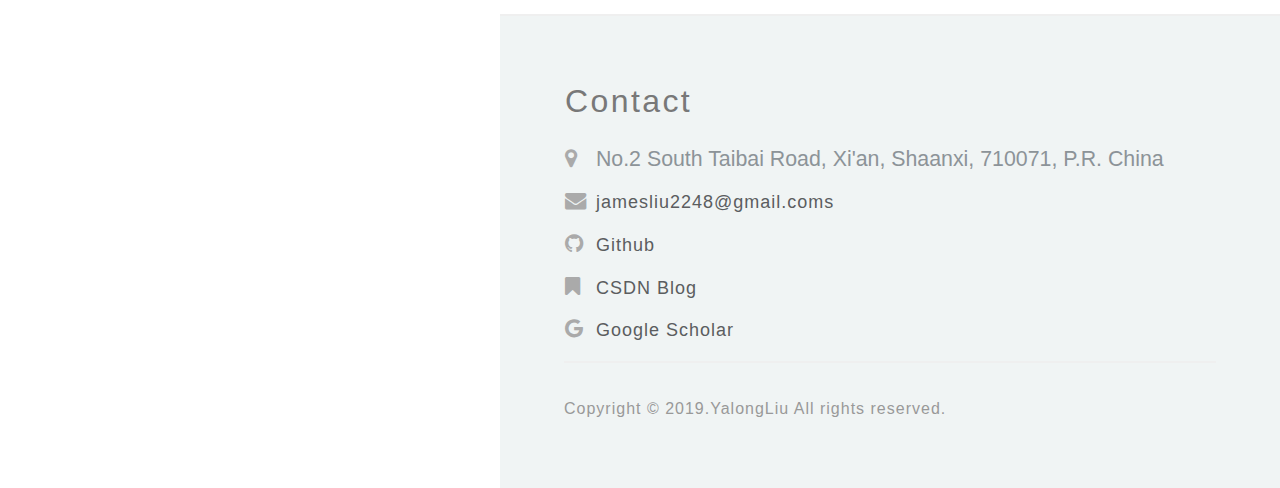
==== commit 928ad7c1: "load data from json" ====
--- a/index.html
+++ b/index.html
@@ -1,172 +1,99 @@
 <!DOCTYPE html>
-<html lang="zxx">
+<html lang="en">
+
 <head>
-<title>YalongLiu</title>
-<meta name="viewport" content="width=device-width, initial-scale=1">
-<meta charset="utf-8" />
-<meta name="keywords" content="" />
-<script>
-        addEventListener("load", function () {
-            setTimeout(hideURLbar, 0);
-        }, false);
+  <title id="page_title"></title>
+  <meta name="viewport" content="width=device-width, initial-scale=1">
+  <meta charset="utf-8" />
+  <meta name="keywords" content="" />
+  <script type="text/javascript" src="/js/main.js"></script>
+  <!-- Custom Theme files -->
+  <link href="css/bootstrap.css" type="text/css" rel="stylesheet" media="all">
+  <link href="css/style.css" type="text/css" rel="stylesheet" media="all">
+  <!-- font-awesome icons -->
+  <link href="css/fontawesome-all.min.css" rel="stylesheet">
+  <!-- //Custom Theme files -->
+</head>
 
-        function hideURLbar() {
-            window.scrollTo(0, 1);
-        }
-    </script> 
-<!-- Custom Theme files -->
-<link href="css/bootstrap.css" type="text/css" rel="stylesheet" media="all">
-<link href="css/style.css" type="text/css" rel="stylesheet" media="all">
-<!-- font-awesome icons -->
-<link href="css/fontawesome-all.min.css" rel="stylesheet">
-<!-- //Custom Theme files --> 
-<!-- online-fonts -->
-<link href="http://fonts.googleapis.com/css?family=Source+Sans+Pro:200,300,400,600,700,900" rel="stylesheet">
-<!-- //online-fonts -->
-</head>
 <body>
-<div class="sidenav">
-  <div class="side_top"> <img src="images/low_resolution/selfphoto0.jpg" alt="news image" class="img-fluid">
-    <h1 class="whiteword"> Master Student at Xidian University, China <br>
-      Deep Learning; Medical image processing <br>
-      Email: jamesliu2248@gmail.com</h1>
+  <div class="sidenav">
+    <div class="side_top"> <img id="selfphoto" src="" alt="news image" class="img-fluid">
+      <h1 class="whiteword" id="brief_tag">
+    </div>
+    <!-- Header -->
+    <header>
+      <div class="container-fluid px-lg-5 ">
+        <nav class="mnu mx-auto">
+          <label for="drop" class="toggle">Menu</label>
+          <input type="checkbox" id="drop">
+          <ul class="menu">
+            <li class="active"><a href="#home">Home</a></li>
+            <li class="mt-sm-3"><a href="#news" class="scroll">News</a></li>
+            <li class="mt-sm-3"><a href="#publications" class="scroll">Publications</a></li>
+            <li class="mt-sm-3"><a href="#contact" class="scroll">Contact</a></li>
+          </ul>
+        </nav>
+      </div>
+    </header>
   </div>
-  <!-- header -->
-  <header>
-    <div class="container-fluid px-lg-5 ">
-      <nav class="mnu mx-auto">
-        <label for="drop" class="toggle">Menu</label>
-        <input type="checkbox" id="drop">
-        <ul class="menu">
-          <li class="active"><a href="#home">Home</a></li>
-          <li class="mt-sm-3"><a href="#news" class="scroll">News</a></li>
-          <li class="mt-sm-3"><a href="#publications" class="scroll">Publications</a></li>
-          <li class="mt-sm-3"><a href="#contact" class="scroll">Contact</a></li>
-        </ul>
-      </nav>
-    </div>
-  </header>
-</div>
-<div class="main" id="home">
-  <div class="banner-text-w3ls">
-    <div class="container">
-      <div class="mx-auto text-left">
-        <h2 class="blackword">Yalong Liu</h2>
-        <p class="banp mt-4">I'm a third-year Master student in the Department of Electronic Engineering, <a href=https://www.xidian.edu.cn>Xidian University</a>, Xian, China. I work at the <a href=http://see.xidian.edu.cn/vipsl/members.html>Visual Information Processing Lab(VIP Lab)</a> under the supervision of Prof. Jie Li. My research interests include Deep Learning, Image segmentation, Medical image processing, Computer Vision, Artificial Intelligence, etc.<br>
-          <a href="files/CV_YalongLiu_XidianUniversity.pdf">My resume</a> (PDF file)</p>
+  <div class="main" id="home">
+    <div class="banner-text-w3ls">
+      <div class="container">
+        <div class="mx-auto text-left">
+          <h2 class="blackword" id="name"></h2>
+          <p class="banp mt-4" id="brief_intro"></p>
+          <p class="banp mt-4"> <a id="resume_file">My resume</a> (PDF file)</p>
+        </div>
       </div>
     </div>
+    <!-- //Header -->
+
+    <!-- News -->
+    <section class="gallery">
+      <div class="container py-lg-0">
+        <h3 class="w3_head">News</h3><br>
+        <div class="row" id="news">
+        </div>
+      </div>
+    </section>
+    <!-- //News -->
+
+    <!-- Publications -->
+    <div class="news">
+      <div class="text-left">
+        <h3 class="w3_head mb-5">Publications</h3>
+      </div>
+      <div class="row news-grids" id="publications"></div>
+    </div>
+    <!-- //Publications -->
+
+    <!-- //Other Works -->
+    <div class="background_grey">
+      <div class="col-xl-12"> <a href="other_works.html">Other Works</a> </div>
+    </div>
+    <div>&nbsp;</div>
+    <!-- //News --> 
+
+    <!-- Contact -->
+    <section class="wedo" id="contact">
+      <div class="row">
+        <div class="col-lg-5 contact_grid_left col-xl-12">
+          <h3 class="w3_head mb-4">Contact</h3>
+          <ul class="footer-bottom-list">
+            <li class="fa-lg" id="location"> <span class="fa fa-map-marker"></span></li>
+            <li class="fa-lg" id="email"> <span class="fa fa-envelope"></span></li>
+            <li class="fa-lg" id="github" data_temp_dwid="1"> <span class="fa fa-github" data_temp_dwid="2"></span></li>
+            <li class="fa-lg" id="csdn"> <span class="fa fa-bookmark"></span></li>
+            <li class="fa-lg" id="google_scholar"><span class="fa fa-google"></span></li>
+          </ul>
+        </div>
+      </div>
+      <div class="cpy-right text-left">
+        <p>Copyright &copy; 2019.YalongLiu All rights reserved.</p>
+      </div>
+    </section>
+    <!-- //contact -->
   </div>
-  <!-- Gallery -->
-  
-  <section class="gallery" id="news">
-    <div class="container py-lg-0">
-      <h3 class="w3_head">News</h3>
-      <div class="row news-grids mt-4 text-center"> </div>
-      <div class="row">
-        <div class="col-xl-12">10/2019: One paper was submitted to ISBI2020 (<a href="#paper_tscnn" class="scroll">TS CNN</a>).</div>
-        <div class="col-xl-12"> 09/2019:&nbsp; 2019 National Scholarship for Master, Xidian University</div>
-      </div>
-      <div class="row">
-        <div class="col-xl-12"> 06/2019: One paper got accepted by Journal of Computer Applications (<a href="#paper_resunet" class="scroll">Here</a>).</div>
-        <div class="col-xl-12"> 05/2019: One paper got accepted by MICCAI2019 (<a href="#paper_rsrcnn" class="scroll">RS R-CNN</a>)</div>
-        <div class="col-xl-12">04/2019: One paper got accepted by CCML2019 (<a href="#paper_resunet" class="scroll">Here</a>).</div>
-        <div class="col-xl-12">09/2018: First-Class Graduate Scholarship, Xidian University .</div>
-        <div class="col-xl-12"> 09/2018: The National Third Prize in <em>Imagine Cup 2018 Microsoft 'Innovation Cup' Global Student Technology Competition-China Finals</em>.</div>
-		<div class="col-xl-12"> 07/2018: School Silver Award in <em>The 3rd China College Students' Internet Plus Innovation and Entrepreneurship Competition</em>.</div>
-        <div class="col-xl-12"> 04/2018: 2018 Data Science Bowl, Kaggle, Rating: 347/3634 top 10%.</div>
-        <div class="col-xl-12">09/2017: I started my Master life at Xidian University. </div>
-        <div class="col-xl-12">&nbsp;</div>
-        <div class="col-xl-12"> 06/2017: Outstanding Student, Lanzhou Jiaotong University.</div>
-        <div class="col-xl-12"> 10/2015: The National Second Price in <em>2015 National Undergraduate Electronics Design Contest</em>.</div>
-        <div class="col-xl-12"> 10/2014: First-Class Undergraduate Scholarship, Lanzhou Jiaotong University.</div>
-        <div class="col-xl-12"> 09/2013: I started my Bachelor life at Lanzhou Jiaotong University.</div>
-      </div>
-    </div>
-  </section>
-  <!-- services --> 
-  <!-- news -->
-  <div class="news" id="publications">
-    <div class="text-left">
-      <h3 class="w3_head mb-5">Publications</h3>
-    </div>
-    <div class="row news-grids">
-      <table width="100%" border="0" align="top" cellpadding="5" id="paper_tscnn">
-        <tbody>
-          <tr>
-            <td width="20%" valign="center"><a href="#tscnnx"><img src="images/low_resolution/TS-CNN.jpg" alt="news image" class="img-fluid"></a></td>
-            <td width="80%" valign="center"><papertitle>Trident Segmentation CNN: A Spatiotemporal Transformation CNN for Punctate White Matter Lesions Segmentation in Preterm Neonates</papertitle>
-              <br>
-              <a href="https://yalongliu.github.io/" style="color : #000000;"><strong>Yalong Liu</strong></a>, <a href="https://web.xidian.edu.cn/leejie/" style="color : #000000;">Jie Li</a>, <a href="https://lifengfan.github.io/" style="color : #000000;">Miaomiao Wang</a>, <a href="https://siyuanhuang.com/" style="color : #000000;">Zhicheng Jiao</a>, <a href="http://www.mjedmonds.com/" style="color : #000000;">Jian Yang</a>, and <a href="https://liuhx111.github.io/" style="color : #000000;">Xianjun Li</a> <br>
-            <a href="http://arxiv.org/abs/1910.09773">Paper</a>(Submitted to ISBI2020), <a href="https://github.com/YalongLiu/Trident-Segmentation-CNN">Code</a>;</td>
-          </tr>
-        </tbody>
-      </table>
-      <div id="tscnnx" class="pop-overlay">
-        <div class="popup"> <img src="images/TS-CNN.png" alt="Popup Image" class="img-fluid" />
-          <p class="mt-4">A Deep Learning method to segment punctate white matter lesions (PWMLs).</p>
-          <a class="close" href="#gallery">&times;</a> </div>
-      </div>
-      <table width="100%" border="0" align="top" cellpadding="5" id="paper_rsrcnn">
-        <tbody>
-          <tr>
-            <td width="20%" valign="center"><a href="#rsrcnnx"><img src="images/low_resolution/RS R-CNN.jpg" alt="news image" class="img-fluid"></a></td>
-            <td width="80%" valign="center"><papertitle>Refined Segmentation R-CNN: A Two-stage Convolutional Neural Network for Punctate White Matter Lesion Segmentation in Preterm infants</papertitle>
-              <br>
-              <a href="https://yalongliu.github.io/" style="color : #000000;"><strong>Yalong Liu</strong></a>, <a href="https://web.xidian.edu.cn/leejie/" style="color : #000000;">Jie Li</a>, <a href="https://lifengfan.github.io/" style="color : #000000;">Ying Wang</a>, <a href="https://siyuanhuang.com/" style="color : #000000;">Miaomiao Wang</a>, <a href="http://www.mjedmonds.com/" style="color : #000000;">Xianjun Li</a>, <a href="https://liuhx111.github.io/" style="color : #000000;">Zhicheng Jiao</a>, <a href="https://fen9.github.io/" style="color : #000000;">Xingbo Gao</a> <br>
-            <a href="https://link.springer.com/chapter/10.1007%2F978-3-030-32248-9_22">Paper</a> (Accepted by MICCAI2019), <a href="https://github.com/YalongLiu/Refined-Segmentation-R-CNN">Code</a>;</td>
-          </tr>
-        </tbody>
-      </table>
-      <div id="rsrcnnx" class="pop-overlay">
-        <div class="popup"> <img src="images/RS R-CNN.jpg" alt="Popup Image" class="img-fluid" />
-          <p class="mt-4">A two stage deep learning method to segment punctate white matter lesions (PWMLs) in neonates</p>
-          <a class="close" href="#gallery">&times;</a> </div>
-      </div>
-      <table width="100%" border="0" align="top" cellpadding="5" id="paper_resunet">
-        <tbody>
-          <tr>
-            <td width="20%" valign="center"><a href="#resunetx"><img src="images/low_resolution/ResUnet_CRF_PWML.jpg" alt="news image" class="img-fluid"></a></td>
-            <td width="80%" valign="center"><papertitle>Segmentation of Punctated White Matter Lesion in Preterm Infants Based on Refined Deep Residual U-Net</papertitle>
-              <br>
-              <a href="https://yalongliu.github.io/" style="color : #000000;"><strong>Yalong Liu</strong></a>, <a href="https://web.xidian.edu.cn/leejie/" style="color : #000000;">Jie Li</a>, <a href="https://web.xidian.edu.cn/wangying/" style="color : #000000;">Yin Wang</a>, Saifei Wu, and Pei Zou <br>
-<a href="http://www.joca.cn/CN/10.11772/j.issn.1001-9081.2019049101">Paper(Chinese)</a> (Accepted by CCML2019, then be transfered to Journal of Computer Applications (China));</td>
-          </tr>
-        </tbody>
-      </table>
-      <div id="resunetx" class="pop-overlay">
-        <div class="popup"> <img src="images/ResUnet_CRF_PWML.jpg" alt="Popup Image" class="img-fluid" />
-          <p class="mt-4">To segment punctated white matter lesion in preterm infants</p>
-          <a class="close" href="#gallery">&times;</a> </div>
-      </div>
-    </div>
-  </div>
-  <div class="background_grey">
-    <div class="col-xl-12"> <a href="other_works.html">Other Works</a> </div>
-  </div>
-  <div>&nbsp;</div>
-  <!-- //news --> 
-  
-  <!-- //services --> 
-  <!-- contact -->
-  <section class="wedo" id="contact">
-    <div class="row mt-4">
-      <div class="col-lg-5 contact_grid_left col-xl-12">
-        <h3 class="w3_head mb-5">Contact</h3>
-        <ul class="footer-bottom-list">
-          <li class="fa-lg"> <span class="fa fa-map-marker"></span> No.2 South Taibai Road, Xi’an, Shaanxi, 710071, P.R. China</li>
-          <li class="fa-lg"> <span class="fa fa-envelope"></span> <a href="mailto:jamesliu2248@gmail.com" class="wordstyle">jamesliu2248@gmail.com</a> </li>
-          <li class="fa-lg" data_temp_dwid="1"> <span class="fa fa-github" data_temp_dwid="2"></span> <a href="https://github.com/YalongLiu" class="wordstyle">Github</a> </li>
-          <li class="fa-lg"> <span class="fa fa-bookmark"></span> <a href="https://blog.csdn.net/beiergelaide" class="wordstyle">CSDN Blog</a> </li>
-          <li class="fa-lg"><span class="fa fa-google"></span> <a href="https://scholar.google.com/citations?user=EtWm_CIAAAAJ" class="wordstyle">Google Scholar</a></li>
-        </ul>
-      </div>
-    </div>
-    <div class="cpy-right text-left">
-      <p>Copyright &copy; 2019.YalongLiu All rights reserved.</p>
-    </div>
-  </section>
-  <!-- //contact --> 
-</div>
 </body>
+
 </html>--- a/css/style.css
+++ b/css/style.css
@@ -347,7 +347,7 @@
 	z-index: 1;
 	top: 0;
 	left: 0;
-	background: url("../images/low_resolution/banner-1.jpg") no-repeat bottom;
+	background: url("../images/low_resolution/bg.png") no-repeat bottom;
     background-size: cover;
     -webkit-background-size: cover;
     -moz-background-size: cover;
@@ -452,7 +452,7 @@
     font-weight: 400;
 }
 h1.whiteword {
-	font-size: 20px;
+	font-size: 18px;
     letter-spacing: 1px;
     color: #d0d0d0;
     font-weight: 400;
@@ -1052,7 +1052,6 @@
 }
 .contact_grid_left {
     padding-left: 1em;
-    margin-top: 2em;
 }
 .news-grids-middle {
     margin-top: 3em;
